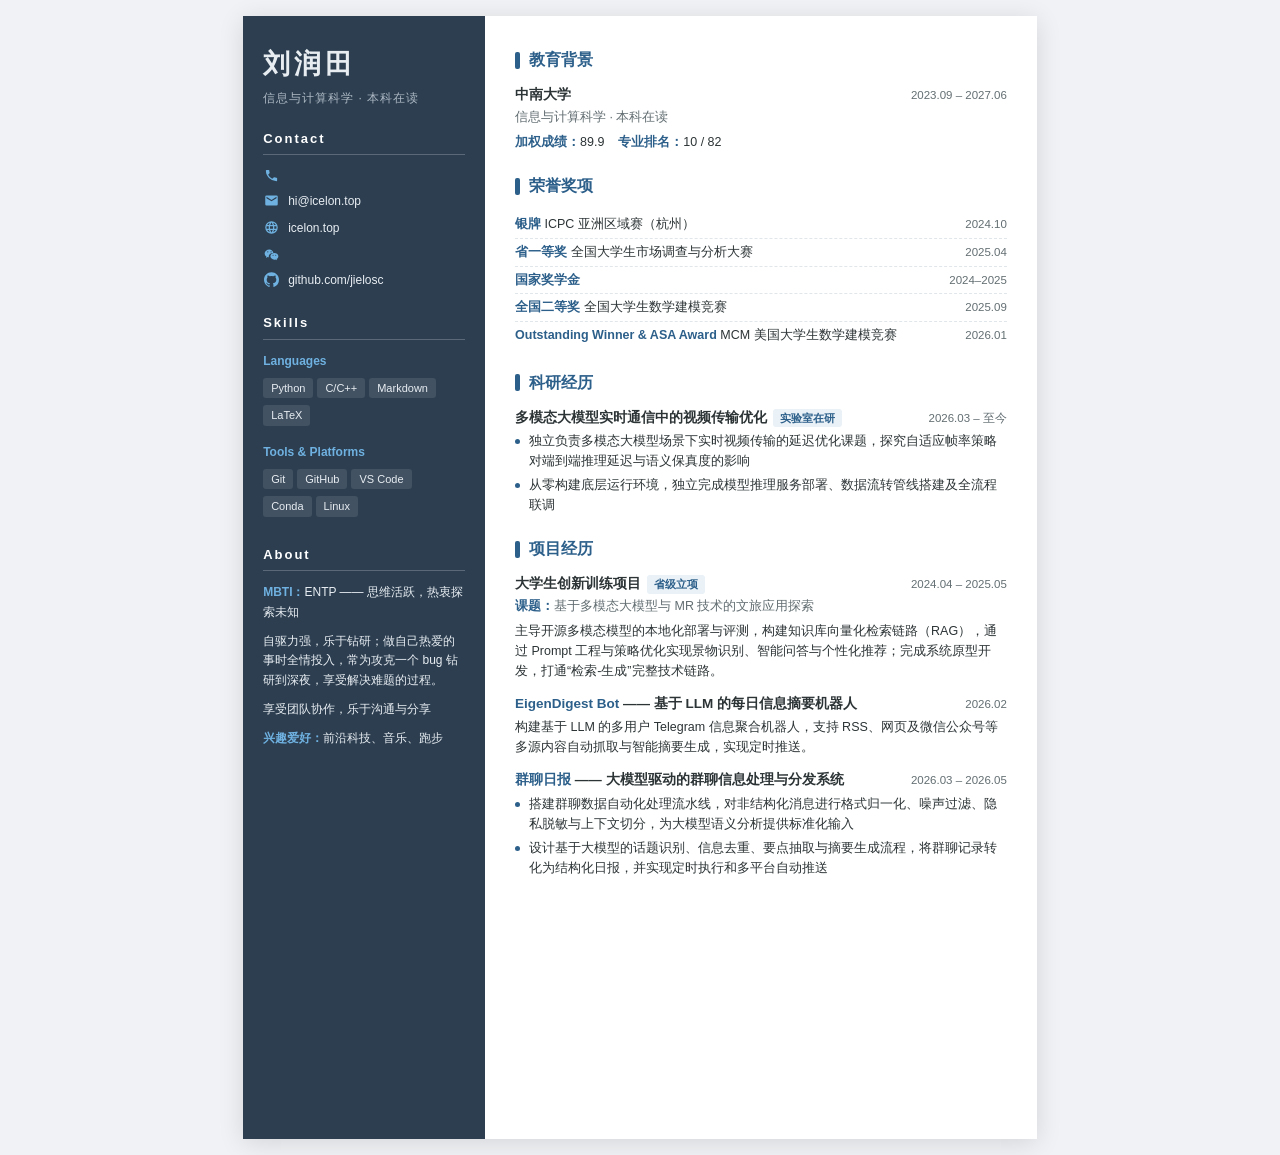
==== resume.html @ ff9c610c "refactor: update contact section with improved icons and layout" ====
<!DOCTYPE html>
<html lang="zh-CN">
<head>
<meta charset="UTF-8">
<meta name="viewport" content="width=device-width, initial-scale=1.0">
<title>刘润田</title>
<link rel="stylesheet" href="style.css">
</head>
<body>
<div class="page">
  <!-- ===== LEFT SIDEBAR ===== -->
  <aside class="sidebar">
    <div class="name">刘润田</div>
    <div class="title">信息与计算科学 · 本科在读</div>

    <div class="side-section">
      <h2>Contact</h2>
      <div class="contact-item">
        <span class="ico"><svg viewBox="0 0 24 24" fill="currentColor"><path d="M6.62 10.79a15.53 15.53 0 0 0 6.59 6.59l2.2-2.2a1 1 0 0 1 1.02-.24 11.36 11.36 0 0 0 3.57.57 1 1 0 0 1 1 1V20a1 1 0 0 1-1 1A17 17 0 0 1 3 4a1 1 0 0 1 1-1h3.5a1 1 0 0 1 1 1 11.36 11.36 0 0 0 .57 3.57 1 1 0 0 1-.25 1.02l-2.2 2.2z"/></svg></span>
        <span></span>
      </div>
      <div class="contact-item">
        <span class="ico"><svg viewBox="0 0 24 24" fill="currentColor"><path d="M20 4H4a2 2 0 0 0-2 2v12a2 2 0 0 0 2 2h16a2 2 0 0 0 2-2V6a2 2 0 0 0-2-2zm0 4.24-8 5-8-5V6l8 5 8-5v2.24z"/></svg></span>
        <a href="mailto:hi@icelon.top">hi@icelon.top</a>
      </div>
      <div class="contact-item">
        <span class="ico"><svg viewBox="0 0 24 24" fill="currentColor"><path d="M12 2a10 10 0 1 0 0 20 10 10 0 0 0 0-20zm6.93 6h-2.95a15.65 15.65 0 0 0-1.38-3.56A8.03 8.03 0 0 1 18.93 8zM12 4.04c.83 1.2 1.48 2.53 1.91 3.96h-3.82c.43-1.43 1.08-2.76 1.91-3.96zM4.26 14a7.82 7.82 0 0 1 0-4h3.38a16.5 16.5 0 0 0 0 4H4.26zm.81 2h2.95c.32 1.25.78 2.45 1.38 3.56A7.99 7.99 0 0 1 5.07 16zm2.95-8H5.07a7.99 7.99 0 0 1 4.33-3.56A15.65 15.65 0 0 0 8.02 8zM12 19.96c-.83-1.2-1.48-2.53-1.91-3.96h3.82A13.7 13.7 0 0 1 12 19.96zM14.34 14H9.66a14.92 14.92 0 0 1 0-4h4.68a14.92 14.92 0 0 1 0 4zm.25 5.56c.6-1.11 1.06-2.31 1.38-3.56h2.95a7.99 7.99 0 0 1-4.33 3.56zM16.36 14a16.5 16.5 0 0 0 0-4h3.38a7.82 7.82 0 0 1 0 4h-3.38z"/></svg></span>
        <a href="https://icelon.top">icelon.top</a>
      </div>
      <div class="contact-item">
        <span class="ico"><svg viewBox="0 0 24 24" fill="currentColor"><path d="M8.69 4C4.46 4 1 6.86 1 10.4c0 1.98 1.1 3.74 2.83 4.92L3.1 17.5l2.6-1.32c.66.19 1.36.32 2.09.37-.12-.42-.18-.86-.18-1.31 0-3.13 3.03-5.55 6.66-5.55.24 0 .47.02.7.04C14.3 6.2 11.77 4 8.69 4zM6.1 8.65a.95.95 0 1 1 0-1.9.95.95 0 0 1 0 1.9zm5.18 0a.95.95 0 1 1 0-1.9.95.95 0 0 1 0 1.9z"/><path d="M23 14.93c0-2.96-2.86-5.36-6.39-5.36s-6.39 2.4-6.39 5.36 2.86 5.36 6.39 5.36c.74 0 1.45-.11 2.11-.3l2.18 1.11-.61-1.82C22.13 18.36 23 16.74 23 14.93zm-8.48-.9a.8.8 0 1 1 0-1.6.8.8 0 0 1 0 1.6zm4.27 0a.8.8 0 1 1 0-1.6.8.8 0 0 1 0 1.6z"/></svg></span>
        <span></span>
      </div>
      <div class="contact-item">
        <span class="ico"><svg viewBox="0 0 24 24" fill="currentColor"><path d="M12 .5C5.37.5 0 5.87 0 12.5c0 5.3 3.44 9.8 8.21 11.39.6.11.82-.26.82-.58v-2.03c-3.34.73-4.04-1.61-4.04-1.61-.55-1.39-1.34-1.76-1.34-1.76-1.09-.75.08-.73.08-.73 1.2.08 1.84 1.24 1.84 1.24 1.07 1.83 2.81 1.3 3.5.99.11-.78.42-1.3.76-1.6-2.67-.3-5.47-1.34-5.47-5.96 0-1.32.47-2.39 1.24-3.23-.12-.31-.54-1.53.12-3.18 0 0 1.01-.32 3.3 1.23a11.5 11.5 0 0 1 6 0c2.29-1.55 3.3-1.23 3.3-1.23.66 1.65.24 2.87.12 3.18.77.84 1.24 1.91 1.24 3.23 0 4.63-2.81 5.65-5.49 5.95.43.37.81 1.1.81 2.22v3.29c0 .32.22.7.83.58A12 12 0 0 0 24 12.5C24 5.87 18.63.5 12 .5z"/></svg></span>
        <a href="https://github.com/jielosc">github.com/jielosc</a>
      </div>
    </div>

    <div class="side-section">
      <h2>Skills</h2>
      <div class="skill-group">
        <div class="label">Languages</div>
        <span class="tag">Python</span><span class="tag">C/C++</span><span class="tag">Markdown</span><span class="tag">LaTeX</span>
      </div>
      <div class="skill-group">
        <div class="label">Tools &amp; Platforms</div>
        <span class="tag">Git</span><span class="tag">GitHub</span><span class="tag">VS Code</span><span class="tag">Conda</span><span class="tag">Linux</span>
      </div>
    </div>

    <div class="side-section">
      <h2>About</h2>
      <div class="about-line"><span class="k">MBTI：</span>ENTP —— 思维活跃，热衷探索未知</div>
      <div class="about-line">自驱力强，乐于钻研；做自己热爱的事时全情投入，常为攻克一个 bug 钻研到深夜，享受解决难题的过程。</div>
      <div class="about-line">享受团队协作，乐于沟通与分享</div>
      <div class="about-line"><span class="k">兴趣爱好：</span>前沿科技、音乐、跑步</div>
    </div>
  </aside>

  <!-- ===== RIGHT MAIN ===== -->
  <main class="main">
    <section>
      <h2>教育背景</h2>
      <div class="entry">
        <div class="entry-head">
          <span class="entry-title">中南大学</span>
          <span class="entry-date">2023.09 &ndash; 2027.06</span>
        </div>
        <div class="entry-sub">信息与计算科学 · 本科在读</div>
        <p><span style="color:var(--accent);font-weight:600;">加权成绩：</span>89.9 &nbsp;&nbsp; <span style="color:var(--accent);font-weight:600;">专业排名：</span>10 / 82</p>
      </div>
    </section>

    <section>
      <h2>荣誉奖项</h2>
      <div class="honor-row"><span><span class="award">银牌</span> <span class="desc">ICPC 亚洲区域赛（杭州）</span></span><span class="hdate">2024.10</span></div>
      <div class="honor-row"><span><span class="award">省一等奖</span> <span class="desc">全国大学生市场调查与分析大赛</span></span><span class="hdate">2025.04</span></div>
      <div class="honor-row"><span><span class="award">国家奖学金</span></span><span class="hdate">2024&ndash;2025</span></div>
      <div class="honor-row"><span><span class="award">全国二等奖</span> <span class="desc">全国大学生数学建模竞赛</span></span><span class="hdate">2025.09</span></div>
      <div class="honor-row"><span><span class="award">Outstanding Winner &amp; ASA Award</span> <span class="desc">MCM 美国大学生数学建模竞赛</span></span><span class="hdate">2026.01</span></div>
    </section>

    <section>
      <h2>科研经历</h2>
      <div class="entry">
        <div class="entry-head">
          <span class="entry-title">多模态大模型实时通信中的视频传输优化<span class="tag-light">实验室在研</span></span>
          <span class="entry-date">2026.03 &ndash; 至今</span>
        </div>
        <ul>
          <li>独立负责多模态大模型场景下实时视频传输的延迟优化课题，探究自适应帧率策略对端到端推理延迟与语义保真度的影响</li>
          <li>从零构建底层运行环境，独立完成模型推理服务部署、数据流转管线搭建及全流程联调</li>
        </ul>
      </div>
    </section>

    <section>
      <h2>项目经历</h2>
      <div class="entry">
        <div class="entry-head">
          <span class="entry-title">大学生创新训练项目<span class="tag-light">省级立项</span></span>
          <span class="entry-date">2024.04 &ndash; 2025.05</span>
        </div>
        <div class="entry-sub"><span class="hl">课题：</span>基于多模态大模型与 MR 技术的文旅应用探索</div>
        <p>主导开源多模态模型的本地化部署与评测，构建知识库向量化检索链路（RAG），通过 Prompt 工程与策略优化实现景物识别、智能问答与个性化推荐；完成系统原型开发，打通“检索-生成”完整技术链路。</p>
      </div>

      <div class="entry">
        <div class="entry-head">
          <span class="entry-title"><a href="https://github.com/jielosc/EigenDigest_bot">EigenDigest Bot</a> —— 基于 LLM 的每日信息摘要机器人</span>
          <span class="entry-date">2026.02</span>
        </div>
        <p>构建基于 LLM 的多用户 Telegram 信息聚合机器人，支持 RSS、网页及微信公众号等多源内容自动抓取与智能摘要生成，实现定时推送。</p>
      </div>

      <div class="entry">
        <div class="entry-head">
          <span class="entry-title"><a href="https://github.com/jielosc/csbaoyan-chat-daily">群聊日报</a> —— 大模型驱动的群聊信息处理与分发系统</span>
          <span class="entry-date">2026.03 &ndash; 2026.05</span>
        </div>
        <ul>
          <li>搭建群聊数据自动化处理流水线，对非结构化消息进行格式归一化、噪声过滤、隐私脱敏与上下文切分，为大模型语义分析提供标准化输入</li>
          <li>设计基于大模型的话题识别、信息去重、要点抽取与摘要生成流程，将群聊记录转化为结构化日报，并实现定时执行和多平台自动推送</li>
        </ul>
      </div>
    </section>
  </main>
</div>
</body>
</html>
---- style.css ----
* { margin: 0; padding: 0; box-sizing: border-box; }

:root {
  --accent: #2c5f8a;
  --accent-light: #eaf1f7;
  --sidebar-bg: #2c3e50;
  --sidebar-text: #e8edf2;
  --sidebar-muted: #aeb9c4;
  --text: #2d3436;
  --text-light: #636e72;
  --line: #e1e6ea;
}

html, body {
  font-family: "PingFang SC", "Microsoft YaHei", "Hiragino Sans GB", -apple-system, sans-serif;
  color: var(--text);
  background: #f0f2f5;
  line-height: 1.5;
  -webkit-print-color-adjust: exact;
  print-color-adjust: exact;
}

.page {
  width: 210mm;
  min-height: 297mm;
  margin: 16px auto;
  background: #fff;
  display: grid;
  grid-template-columns: 64mm 1fr;
  box-shadow: 0 4px 24px rgba(0,0,0,0.12);
  overflow: hidden;
}

/* ---------- LEFT SIDEBAR ---------- */
.sidebar {
  background: var(--sidebar-bg);
  color: var(--sidebar-text);
  padding: 28px 20px;
}

.sidebar .name {
  font-size: 27px;
  font-weight: 700;
  letter-spacing: 4px;
  margin-bottom: 4px;
}

.sidebar .title {
  font-size: 12px;
  color: var(--sidebar-muted);
  letter-spacing: 1px;
  margin-bottom: 22px;
}

.side-section { margin-bottom: 24px; }

.side-section h2 {
  font-size: 13px;
  font-weight: 600;
  letter-spacing: 2px;
  color: #fff;
  padding-bottom: 6px;
  margin-bottom: 12px;
  border-bottom: 1px solid rgba(255,255,255,0.22);
}

.contact-item {
  display: flex;
  align-items: flex-start;
  font-size: 12px;
  margin-bottom: 9px;
  color: var(--sidebar-text);
  word-break: break-all;
}
.contact-item .ico {
  width: 16px;
  height: 16px;
  flex-shrink: 0;
  margin-right: 9px;
  color: #6fb1e0;
  display: inline-flex;
  align-items: center;
  justify-content: center;
}
.contact-item .ico svg {
  width: 15px;
  height: 15px;
  display: block;
}
.contact-item a { color: var(--sidebar-text); text-decoration: none; }
.contact-item a:hover { color: #6fb1e0; }

.skill-group { margin-bottom: 13px; }
.skill-group .label {
  font-size: 12px;
  font-weight: 600;
  color: #6fb1e0;
  margin-bottom: 5px;
}
.tag {
  display: inline-block;
  font-size: 11px;
  background: rgba(255,255,255,0.1);
  color: var(--sidebar-text);
  padding: 2px 8px;
  border-radius: 3px;
  margin: 0 4px 4px 0;
}

.about-line {
  font-size: 12px;
  color: var(--sidebar-text);
  margin-bottom: 9px;
  line-height: 1.65;
}
.about-line .k { color: #6fb1e0; font-weight: 600; }

/* ---------- RIGHT MAIN ---------- */
.main {
  padding: 32px 30px;
}

.main section { margin-bottom: 22px; }

.main h2 {
  font-size: 16px;
  font-weight: 700;
  color: var(--accent);
  display: flex;
  align-items: center;
  margin-bottom: 13px;
}
.main h2::before {
  content: "";
  display: inline-block;
  width: 5px;
  height: 17px;
  background: var(--accent);
  border-radius: 2px;
  margin-right: 9px;
}

.entry { margin-bottom: 13px; }
.entry:last-child { margin-bottom: 0; }

.entry-head {
  display: flex;
  justify-content: space-between;
  align-items: baseline;
  margin-bottom: 3px;
}
.entry-title {
  font-size: 13.5px;
  font-weight: 600;
  color: var(--text);
}
.entry-title a { color: var(--accent); text-decoration: none; }
.entry-date {
  font-size: 11.5px;
  color: var(--text-light);
  white-space: nowrap;
  margin-left: 12px;
}
.entry-sub {
  font-size: 12.5px;
  color: var(--text-light);
  margin-bottom: 5px;
}
.entry-sub .hl { color: var(--accent); font-weight: 600; }

.entry p {
  font-size: 12.5px;
  color: var(--text);
  line-height: 1.6;
}

.entry ul { list-style: none; }
.entry ul li {
  position: relative;
  font-size: 12.5px;
  color: var(--text);
  padding-left: 14px;
  margin-bottom: 4px;
  line-height: 1.6;
}
.entry ul li::before {
  content: "";
  position: absolute;
  left: 0;
  top: 8px;
  width: 5px;
  height: 5px;
  background: var(--accent);
  border-radius: 50%;
}

/* honors as compact rows */
.honor-row {
  display: flex;
  justify-content: space-between;
  align-items: baseline;
  font-size: 12.5px;
  padding: 4px 0;
  border-bottom: 1px dashed var(--line);
}
.honor-row:last-child { border-bottom: none; }
.honor-row .award { font-weight: 600; color: var(--accent); }
.honor-row .desc { color: var(--text); }
.honor-row .hdate { color: var(--text-light); font-size: 11.5px; white-space: nowrap; margin-left: 12px; }

.tag-light {
  display: inline-block;
  font-size: 11px;
  background: var(--accent-light);
  color: var(--accent);
  padding: 1px 7px;
  border-radius: 3px;
  margin-left: 6px;
  vertical-align: middle;
}

@media print {
  body { background: #fff; }
  .page { margin: 0; box-shadow: none; width: 210mm; }
  @page { size: A4; margin: 0; }
}
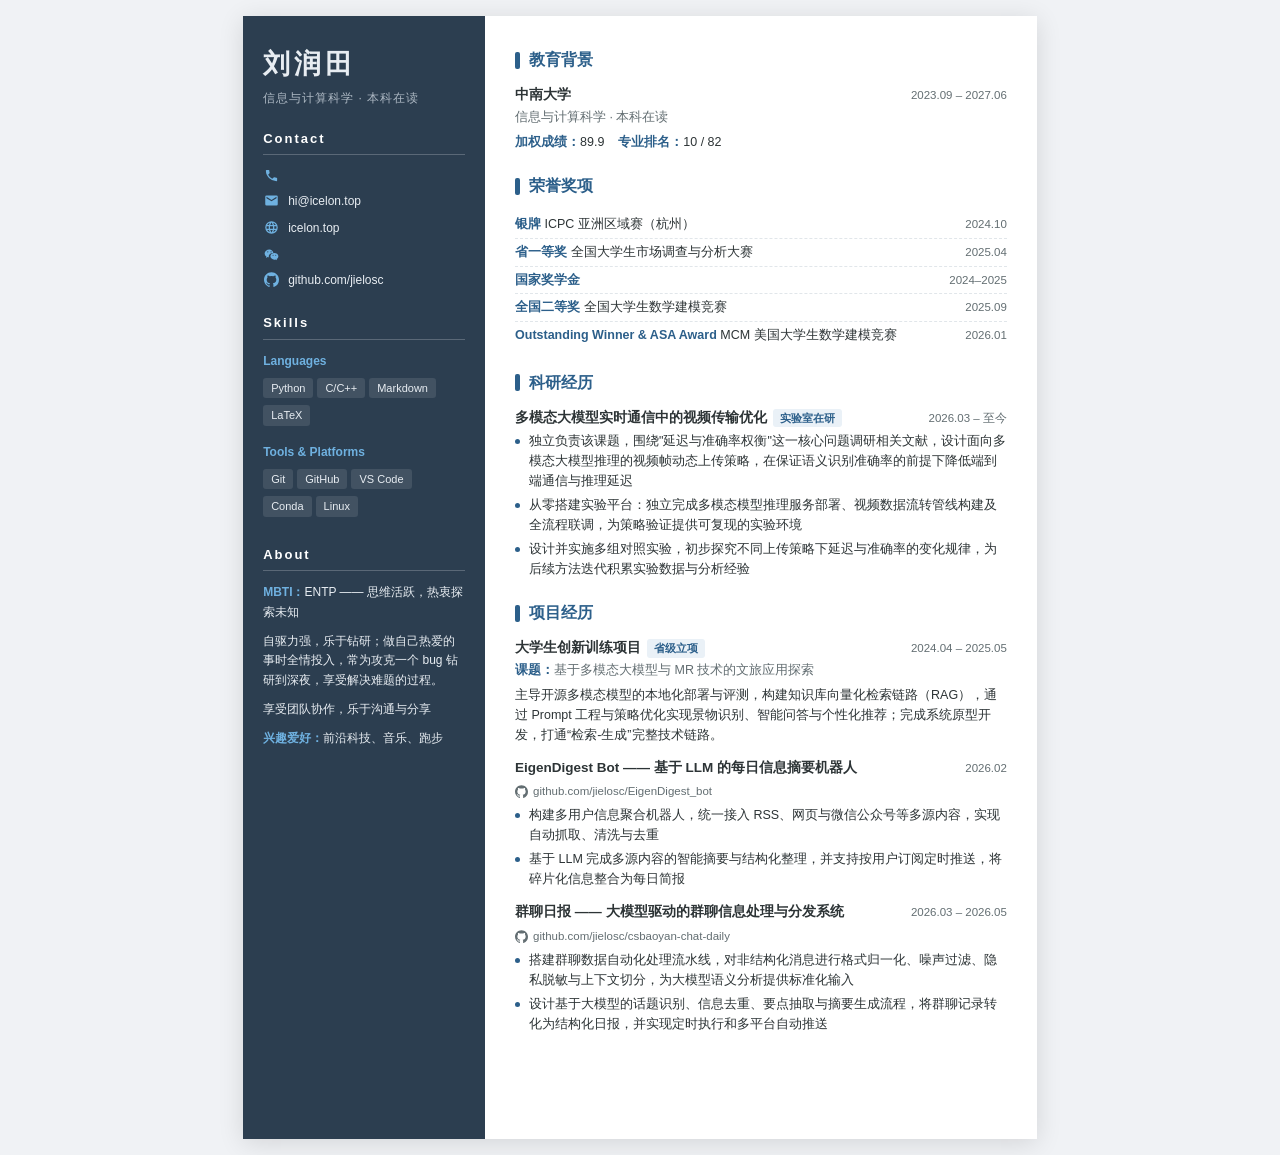
==== commit 42cb1542: "refactor: enhance project entries with detailed descriptions and add repository links" ====
--- a/resume.html
+++ b/resume.html
@@ -89,8 +89,9 @@
           <span class="entry-date">2026.03 &ndash; 至今</span>
         </div>
         <ul>
-          <li>独立负责多模态大模型场景下实时视频传输的延迟优化课题，探究自适应帧率策略对端到端推理延迟与语义保真度的影响</li>
-          <li>从零构建底层运行环境，独立完成模型推理服务部署、数据流转管线搭建及全流程联调</li>
+          <li>独立负责该课题，围绕"延迟与准确率权衡"这一核心问题调研相关文献，设计面向多模态大模型推理的视频帧动态上传策略，在保证语义识别准确率的前提下降低端到端通信与推理延迟</li>
+          <li>从零搭建实验平台：独立完成多模态模型推理服务部署、视频数据流转管线构建及全流程联调，为策略验证提供可复现的实验环境</li>
+          <li>设计并实施多组对照实验，初步探究不同上传策略下延迟与准确率的变化规律，为后续方法迭代积累实验数据与分析经验</li>
         </ul>
       </div>
     </section>
@@ -108,17 +109,22 @@
 
       <div class="entry">
         <div class="entry-head">
-          <span class="entry-title"><a href="https://github.com/jielosc/EigenDigest_bot">EigenDigest Bot</a> —— 基于 LLM 的每日信息摘要机器人</span>
+          <span class="entry-title">EigenDigest Bot —— 基于 LLM 的每日信息摘要机器人</span>
           <span class="entry-date">2026.02</span>
         </div>
-        <p>构建基于 LLM 的多用户 Telegram 信息聚合机器人，支持 RSS、网页及微信公众号等多源内容自动抓取与智能摘要生成，实现定时推送。</p>
+        <a class="repo-link" href="https://github.com/jielosc/EigenDigest_bot"><svg viewBox="0 0 24 24" fill="currentColor"><path d="M12 .5C5.37.5 0 5.87 0 12.5c0 5.3 3.44 9.8 8.21 11.39.6.11.82-.26.82-.58v-2.03c-3.34.73-4.04-1.61-4.04-1.61-.55-1.39-1.34-1.76-1.34-1.76-1.09-.75.08-.73.08-.73 1.2.08 1.84 1.24 1.84 1.24 1.07 1.83 2.81 1.3 3.5.99.11-.78.42-1.3.76-1.6-2.67-.3-5.47-1.34-5.47-5.96 0-1.32.47-2.39 1.24-3.23-.12-.31-.54-1.53.12-3.18 0 0 1.01-.32 3.3 1.23a11.5 11.5 0 0 1 6 0c2.29-1.55 3.3-1.23 3.3-1.23.66 1.65.24 2.87.12 3.18.77.84 1.24 1.91 1.24 3.23 0 4.63-2.81 5.65-5.49 5.95.43.37.81 1.1.81 2.22v3.29c0 .32.22.7.83.58A12 12 0 0 0 24 12.5C24 5.87 18.63.5 12 .5z"/></svg>github.com/jielosc/EigenDigest_bot</a>
+        <ul>
+          <li>构建多用户信息聚合机器人，统一接入 RSS、网页与微信公众号等多源内容，实现自动抓取、清洗与去重</li>
+          <li>基于 LLM 完成多源内容的智能摘要与结构化整理，并支持按用户订阅定时推送，将碎片化信息整合为每日简报</li>
+        </ul>
       </div>
 
       <div class="entry">
         <div class="entry-head">
-          <span class="entry-title"><a href="https://github.com/jielosc/csbaoyan-chat-daily">群聊日报</a> —— 大模型驱动的群聊信息处理与分发系统</span>
+          <span class="entry-title">群聊日报 —— 大模型驱动的群聊信息处理与分发系统</span>
           <span class="entry-date">2026.03 &ndash; 2026.05</span>
         </div>
+        <a class="repo-link" href="https://github.com/jielosc/csbaoyan-chat-daily"><svg viewBox="0 0 24 24" fill="currentColor"><path d="M12 .5C5.37.5 0 5.87 0 12.5c0 5.3 3.44 9.8 8.21 11.39.6.11.82-.26.82-.58v-2.03c-3.34.73-4.04-1.61-4.04-1.61-.55-1.39-1.34-1.76-1.34-1.76-1.09-.75.08-.73.08-.73 1.2.08 1.84 1.24 1.84 1.24 1.07 1.83 2.81 1.3 3.5.99.11-.78.42-1.3.76-1.6-2.67-.3-5.47-1.34-5.47-5.96 0-1.32.47-2.39 1.24-3.23-.12-.31-.54-1.53.12-3.18 0 0 1.01-.32 3.3 1.23a11.5 11.5 0 0 1 6 0c2.29-1.55 3.3-1.23 3.3-1.23.66 1.65.24 2.87.12 3.18.77.84 1.24 1.91 1.24 3.23 0 4.63-2.81 5.65-5.49 5.95.43.37.81 1.1.81 2.22v3.29c0 .32.22.7.83.58A12 12 0 0 0 24 12.5C24 5.87 18.63.5 12 .5z"/></svg>github.com/jielosc/csbaoyan-chat-daily</a>
         <ul>
           <li>搭建群聊数据自动化处理流水线，对非结构化消息进行格式归一化、噪声过滤、隐私脱敏与上下文切分，为大模型语义分析提供标准化输入</li>
           <li>设计基于大模型的话题识别、信息去重、要点抽取与摘要生成流程，将群聊记录转化为结构化日报，并实现定时执行和多平台自动推送</li>
--- a/style.css
+++ b/style.css
@@ -168,6 +168,22 @@
 }
 .entry-sub .hl { color: var(--accent); font-weight: 600; }
 
+.repo-link {
+  display: inline-flex;
+  align-items: center;
+  font-size: 11.5px;
+  color: var(--text-light);
+  text-decoration: none;
+  margin-bottom: 5px;
+}
+.repo-link svg {
+  width: 13px;
+  height: 13px;
+  margin-right: 5px;
+  flex-shrink: 0;
+}
+.repo-link:hover { color: var(--accent); }
+
 .entry p {
   font-size: 12.5px;
   color: var(--text);
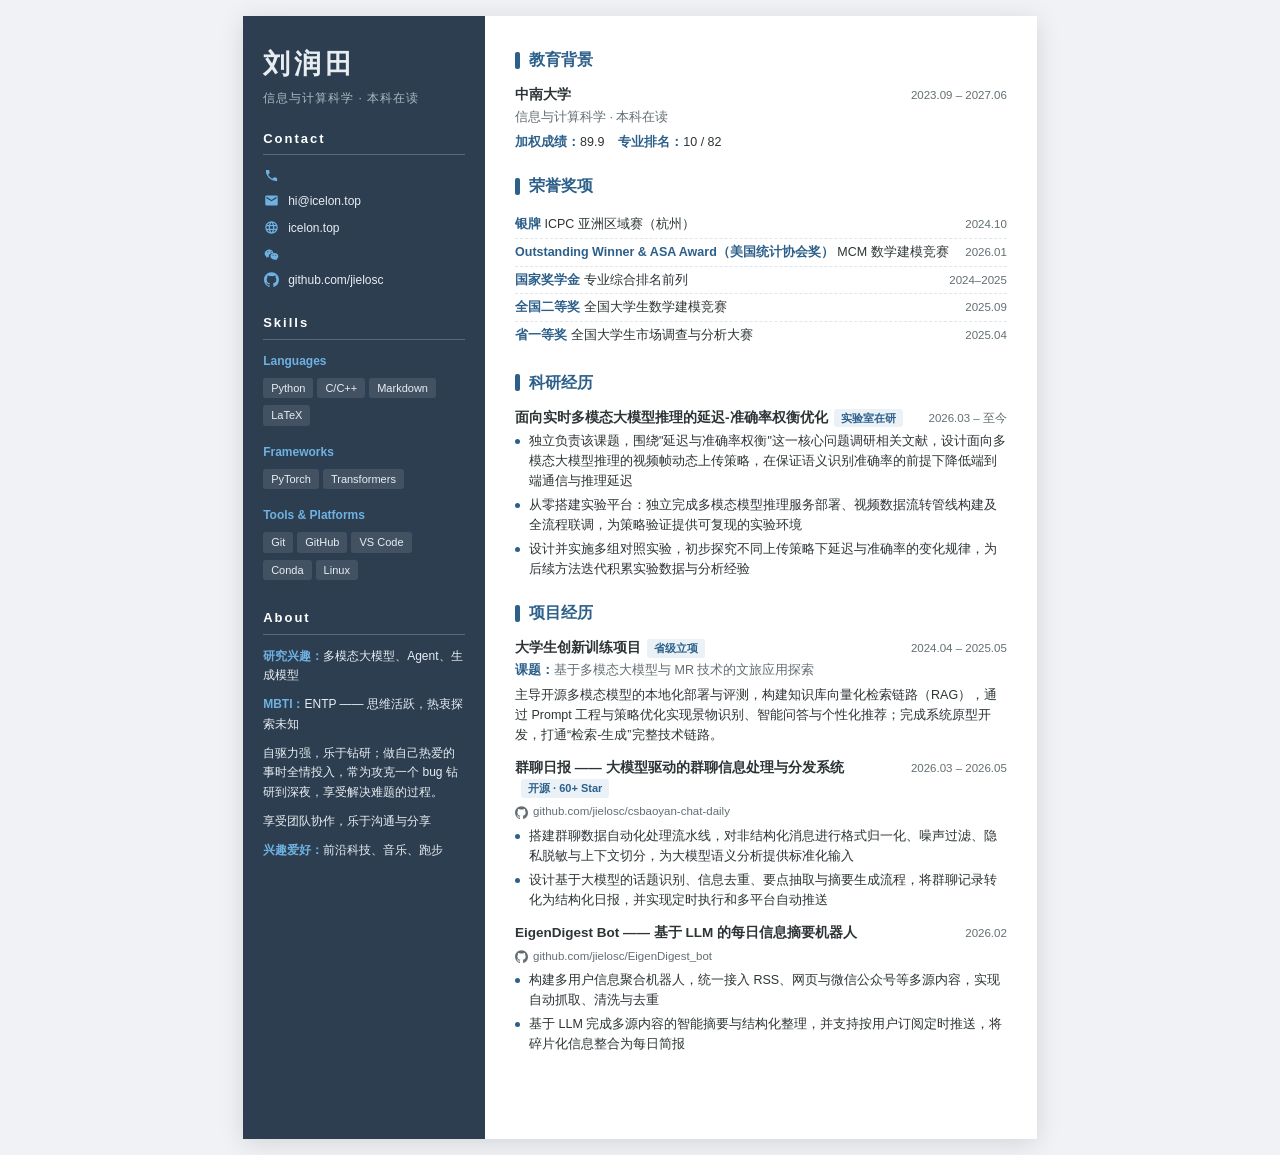
==== commit 6485c08d: "refactor: update skills and honors sections with new entries and improved descriptions" ====
--- a/resume.html
+++ b/resume.html
@@ -44,6 +44,10 @@
         <span class="tag">Python</span><span class="tag">C/C++</span><span class="tag">Markdown</span><span class="tag">LaTeX</span>
       </div>
       <div class="skill-group">
+        <div class="label">Frameworks</div>
+        <span class="tag">PyTorch</span><span class="tag">Transformers</span>
+      </div>
+      <div class="skill-group">
         <div class="label">Tools &amp; Platforms</div>
         <span class="tag">Git</span><span class="tag">GitHub</span><span class="tag">VS Code</span><span class="tag">Conda</span><span class="tag">Linux</span>
       </div>
@@ -51,6 +55,7 @@
 
     <div class="side-section">
       <h2>About</h2>
+      <div class="about-line"><span class="k">研究兴趣：</span>多模态大模型、Agent、生成模型</div>
       <div class="about-line"><span class="k">MBTI：</span>ENTP —— 思维活跃，热衷探索未知</div>
       <div class="about-line">自驱力强，乐于钻研；做自己热爱的事时全情投入，常为攻克一个 bug 钻研到深夜，享受解决难题的过程。</div>
       <div class="about-line">享受团队协作，乐于沟通与分享</div>
@@ -75,17 +80,17 @@
     <section>
       <h2>荣誉奖项</h2>
       <div class="honor-row"><span><span class="award">银牌</span> <span class="desc">ICPC 亚洲区域赛（杭州）</span></span><span class="hdate">2024.10</span></div>
+      <div class="honor-row"><span><span class="award">Outstanding Winner &amp; ASA Award（美国统计协会奖）</span> <span class="desc">MCM 数学建模竞赛</span></span><span class="hdate">2026.01</span></div>
+      <div class="honor-row"><span><span class="award">国家奖学金</span> <span class="desc">专业综合排名前列</span></span><span class="hdate">2024&ndash;2025</span></div>
+      <div class="honor-row"><span><span class="award">全国二等奖</span> <span class="desc">全国大学生数学建模竞赛</span></span><span class="hdate">2025.09</span></div>
       <div class="honor-row"><span><span class="award">省一等奖</span> <span class="desc">全国大学生市场调查与分析大赛</span></span><span class="hdate">2025.04</span></div>
-      <div class="honor-row"><span><span class="award">国家奖学金</span></span><span class="hdate">2024&ndash;2025</span></div>
-      <div class="honor-row"><span><span class="award">全国二等奖</span> <span class="desc">全国大学生数学建模竞赛</span></span><span class="hdate">2025.09</span></div>
-      <div class="honor-row"><span><span class="award">Outstanding Winner &amp; ASA Award</span> <span class="desc">MCM 美国大学生数学建模竞赛</span></span><span class="hdate">2026.01</span></div>
     </section>
 
     <section>
       <h2>科研经历</h2>
       <div class="entry">
         <div class="entry-head">
-          <span class="entry-title">多模态大模型实时通信中的视频传输优化<span class="tag-light">实验室在研</span></span>
+          <span class="entry-title">面向实时多模态大模型推理的延迟-准确率权衡优化<span class="tag-light">实验室在研</span></span>
           <span class="entry-date">2026.03 &ndash; 至今</span>
         </div>
         <ul>
@@ -109,6 +114,18 @@
 
       <div class="entry">
         <div class="entry-head">
+          <span class="entry-title">群聊日报 —— 大模型驱动的群聊信息处理与分发系统<span class="tag-light">开源 · 60+ Star</span></span>
+          <span class="entry-date">2026.03 &ndash; 2026.05</span>
+        </div>
+        <a class="repo-link" href="https://github.com/jielosc/csbaoyan-chat-daily"><svg viewBox="0 0 24 24" fill="currentColor"><path d="M12 .5C5.37.5 0 5.87 0 12.5c0 5.3 3.44 9.8 8.21 11.39.6.11.82-.26.82-.58v-2.03c-3.34.73-4.04-1.61-4.04-1.61-.55-1.39-1.34-1.76-1.34-1.76-1.09-.75.08-.73.08-.73 1.2.08 1.84 1.24 1.84 1.24 1.07 1.83 2.81 1.3 3.5.99.11-.78.42-1.3.76-1.6-2.67-.3-5.47-1.34-5.47-5.96 0-1.32.47-2.39 1.24-3.23-.12-.31-.54-1.53.12-3.18 0 0 1.01-.32 3.3 1.23a11.5 11.5 0 0 1 6 0c2.29-1.55 3.3-1.23 3.3-1.23.66 1.65.24 2.87.12 3.18.77.84 1.24 1.91 1.24 3.23 0 4.63-2.81 5.65-5.49 5.95.43.37.81 1.1.81 2.22v3.29c0 .32.22.7.83.58A12 12 0 0 0 24 12.5C24 5.87 18.63.5 12 .5z"/></svg>github.com/jielosc/csbaoyan-chat-daily</a>
+        <ul>
+          <li>搭建群聊数据自动化处理流水线，对非结构化消息进行格式归一化、噪声过滤、隐私脱敏与上下文切分，为大模型语义分析提供标准化输入</li>
+          <li>设计基于大模型的话题识别、信息去重、要点抽取与摘要生成流程，将群聊记录转化为结构化日报，并实现定时执行和多平台自动推送</li>
+        </ul>
+      </div>
+
+      <div class="entry">
+        <div class="entry-head">
           <span class="entry-title">EigenDigest Bot —— 基于 LLM 的每日信息摘要机器人</span>
           <span class="entry-date">2026.02</span>
         </div>
@@ -118,18 +135,6 @@
           <li>基于 LLM 完成多源内容的智能摘要与结构化整理，并支持按用户订阅定时推送，将碎片化信息整合为每日简报</li>
         </ul>
       </div>
-
-      <div class="entry">
-        <div class="entry-head">
-          <span class="entry-title">群聊日报 —— 大模型驱动的群聊信息处理与分发系统</span>
-          <span class="entry-date">2026.03 &ndash; 2026.05</span>
-        </div>
-        <a class="repo-link" href="https://github.com/jielosc/csbaoyan-chat-daily"><svg viewBox="0 0 24 24" fill="currentColor"><path d="M12 .5C5.37.5 0 5.87 0 12.5c0 5.3 3.44 9.8 8.21 11.39.6.11.82-.26.82-.58v-2.03c-3.34.73-4.04-1.61-4.04-1.61-.55-1.39-1.34-1.76-1.34-1.76-1.09-.75.08-.73.08-.73 1.2.08 1.84 1.24 1.84 1.24 1.07 1.83 2.81 1.3 3.5.99.11-.78.42-1.3.76-1.6-2.67-.3-5.47-1.34-5.47-5.96 0-1.32.47-2.39 1.24-3.23-.12-.31-.54-1.53.12-3.18 0 0 1.01-.32 3.3 1.23a11.5 11.5 0 0 1 6 0c2.29-1.55 3.3-1.23 3.3-1.23.66 1.65.24 2.87.12 3.18.77.84 1.24 1.91 1.24 3.23 0 4.63-2.81 5.65-5.49 5.95.43.37.81 1.1.81 2.22v3.29c0 .32.22.7.83.58A12 12 0 0 0 24 12.5C24 5.87 18.63.5 12 .5z"/></svg>github.com/jielosc/csbaoyan-chat-daily</a>
-        <ul>
-          <li>搭建群聊数据自动化处理流水线，对非结构化消息进行格式归一化、噪声过滤、隐私脱敏与上下文切分，为大模型语义分析提供标准化输入</li>
-          <li>设计基于大模型的话题识别、信息去重、要点抽取与摘要生成流程，将群聊记录转化为结构化日报，并实现定时执行和多平台自动推送</li>
-        </ul>
-      </div>
     </section>
   </main>
 </div>
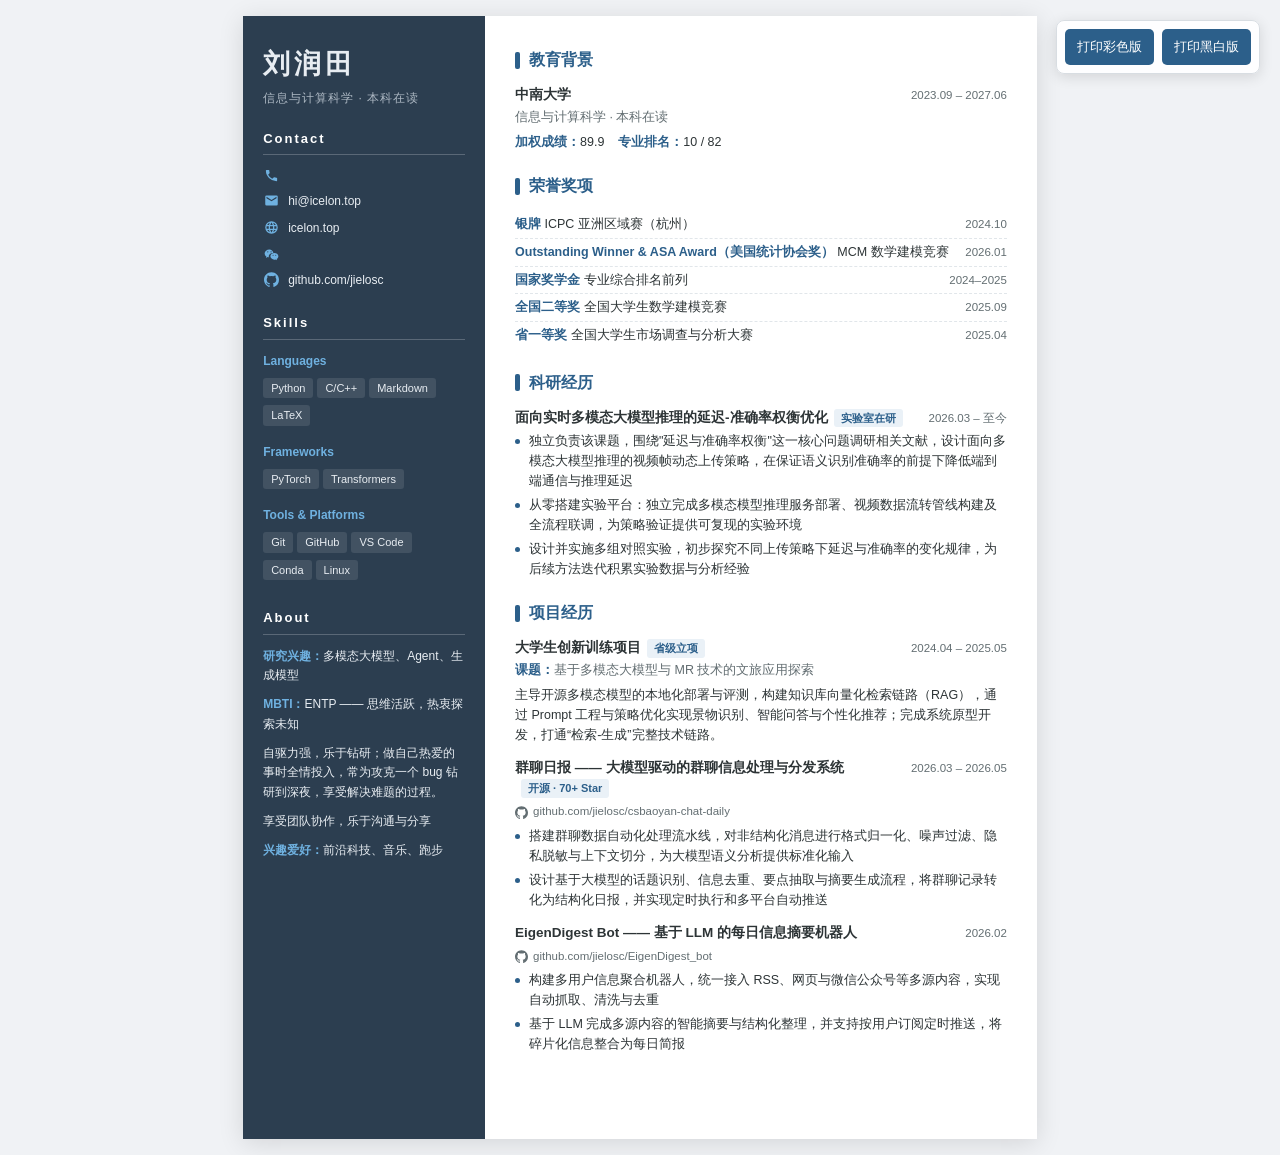
==== commit 94c7e6d1: "refactor: unify color and print resume versions" ====
--- a/resume.html
+++ b/resume.html
@@ -7,6 +7,11 @@
 <link rel="stylesheet" href="style.css">
 </head>
 <body>
+<div class="print-actions" aria-label="打印选项">
+  <button type="button" onclick="printResume('color')">打印彩色版</button>
+  <button type="button" onclick="printResume('bw')">打印黑白版</button>
+</div>
+
 <div class="page">
   <!-- ===== LEFT SIDEBAR ===== -->
   <aside class="sidebar">
@@ -114,7 +119,7 @@
 
       <div class="entry">
         <div class="entry-head">
-          <span class="entry-title">群聊日报 —— 大模型驱动的群聊信息处理与分发系统<span class="tag-light">开源 · 60+ Star</span></span>
+          <span class="entry-title">群聊日报 —— 大模型驱动的群聊信息处理与分发系统<span class="tag-light">开源 · 70+ Star</span></span>
           <span class="entry-date">2026.03 &ndash; 2026.05</span>
         </div>
         <a class="repo-link" href="https://github.com/jielosc/csbaoyan-chat-daily"><svg viewBox="0 0 24 24" fill="currentColor"><path d="M12 .5C5.37.5 0 5.87 0 12.5c0 5.3 3.44 9.8 8.21 11.39.6.11.82-.26.82-.58v-2.03c-3.34.73-4.04-1.61-4.04-1.61-.55-1.39-1.34-1.76-1.34-1.76-1.09-.75.08-.73.08-.73 1.2.08 1.84 1.24 1.84 1.24 1.07 1.83 2.81 1.3 3.5.99.11-.78.42-1.3.76-1.6-2.67-.3-5.47-1.34-5.47-5.96 0-1.32.47-2.39 1.24-3.23-.12-.31-.54-1.53.12-3.18 0 0 1.01-.32 3.3 1.23a11.5 11.5 0 0 1 6 0c2.29-1.55 3.3-1.23 3.3-1.23.66 1.65.24 2.87.12 3.18.77.84 1.24 1.91 1.24 3.23 0 4.63-2.81 5.65-5.49 5.95.43.37.81 1.1.81 2.22v3.29c0 .32.22.7.83.58A12 12 0 0 0 24 12.5C24 5.87 18.63.5 12 .5z"/></svg>github.com/jielosc/csbaoyan-chat-daily</a>
@@ -138,5 +143,15 @@
     </section>
   </main>
 </div>
+<script>
+  function printResume(mode) {
+    document.body.classList.toggle("print-bw", mode === "bw");
+    window.print();
+  }
+
+  window.addEventListener("afterprint", function () {
+    document.body.classList.remove("print-bw");
+  });
+</script>
 </body>
 </html>
--- a/style.css
+++ b/style.css
@@ -20,6 +20,31 @@
   print-color-adjust: exact;
 }
 
+.print-actions {
+  position: fixed;
+  top: 20px;
+  right: 20px;
+  z-index: 10;
+  display: flex;
+  gap: 8px;
+  padding: 8px;
+  background: rgba(255,255,255,0.92);
+  border: 1px solid #d8dde2;
+  border-radius: 8px;
+  box-shadow: 0 3px 14px rgba(0,0,0,0.12);
+}
+.print-actions button {
+  border: 0;
+  border-radius: 5px;
+  padding: 8px 12px;
+  color: #fff;
+  background: var(--accent);
+  font: inherit;
+  font-size: 13px;
+  cursor: pointer;
+}
+.print-actions button:hover { filter: brightness(1.1); }
+
 .page {
   width: 210mm;
   min-height: 297mm;
@@ -236,7 +261,27 @@
 }
 
 @media print {
+  body.print-bw {
+    --accent: #111;
+    --accent-light: #f2f2f2;
+    --sidebar-bg: #f7f7f7;
+    --sidebar-text: #111;
+    --sidebar-muted: #555;
+    --text: #111;
+    --text-light: #444;
+    --line: #c8c8c8;
+  }
+
   body { background: #fff; }
+  .print-actions { display: none; }
   .page { margin: 0; box-shadow: none; width: 210mm; }
+  .print-bw .sidebar { border-right: 1px solid #333; }
+  .print-bw .side-section h2 { color: #000; border-bottom-color: #333; }
+  .print-bw .contact-item .ico,
+  .print-bw .contact-item a:hover,
+  .print-bw .skill-group .label,
+  .print-bw .about-line .k { color: #000; }
+  .print-bw .tag { background: #fff; border: 1px solid #777; }
+  .print-bw .tag-light { border: 1px solid #777; }
   @page { size: A4; margin: 0; }
 }
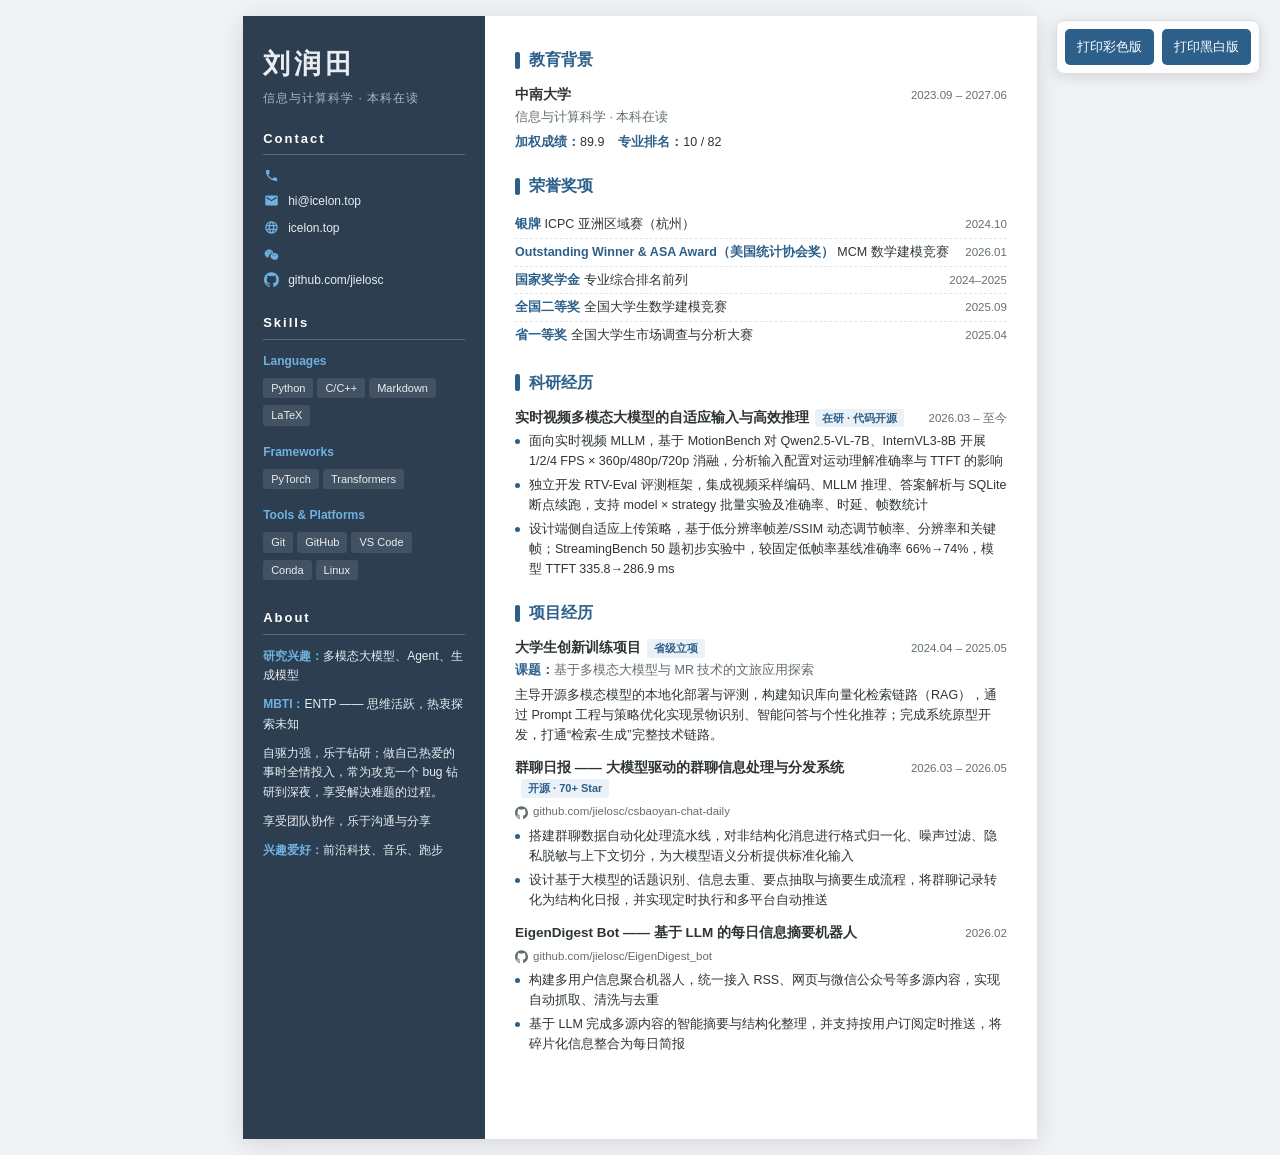
==== commit 9b2e0fb0: "refactor: strengthen multimodal research experience" ====
--- a/resume.html
+++ b/resume.html
@@ -95,13 +95,13 @@
       <h2>科研经历</h2>
       <div class="entry">
         <div class="entry-head">
-          <span class="entry-title">面向实时多模态大模型推理的延迟-准确率权衡优化<span class="tag-light">实验室在研</span></span>
+          <span class="entry-title">实时视频多模态大模型的自适应输入与高效推理<a class="tag-light" href="https://github.com/jielosc/rtv-eval">在研 · 代码开源</a></span>
           <span class="entry-date">2026.03 &ndash; 至今</span>
         </div>
         <ul>
-          <li>独立负责该课题，围绕"延迟与准确率权衡"这一核心问题调研相关文献，设计面向多模态大模型推理的视频帧动态上传策略，在保证语义识别准确率的前提下降低端到端通信与推理延迟</li>
-          <li>从零搭建实验平台：独立完成多模态模型推理服务部署、视频数据流转管线构建及全流程联调，为策略验证提供可复现的实验环境</li>
-          <li>设计并实施多组对照实验，初步探究不同上传策略下延迟与准确率的变化规律，为后续方法迭代积累实验数据与分析经验</li>
+          <li>面向实时视频 MLLM，基于 MotionBench 对 Qwen2.5-VL-7B、InternVL3-8B 开展 1/2/4 FPS × 360p/480p/720p 消融，分析输入配置对运动理解准确率与 TTFT 的影响</li>
+          <li>独立开发 RTV-Eval 评测框架，集成视频采样编码、MLLM 推理、答案解析与 SQLite 断点续跑，支持 model × strategy 批量实验及准确率、时延、帧数统计</li>
+          <li>设计端侧自适应上传策略，基于低分辨率帧差/SSIM 动态调节帧率、分辨率和关键帧；StreamingBench 50 题初步实验中，较固定低帧率基线准确率 66%→74%，模型 TTFT 335.8→286.9 ms</li>
         </ul>
       </div>
     </section>
--- a/style.css
+++ b/style.css
@@ -259,6 +259,7 @@
   margin-left: 6px;
   vertical-align: middle;
 }
+a.tag-light { text-decoration: none; }
 
 @media print {
   body.print-bw {
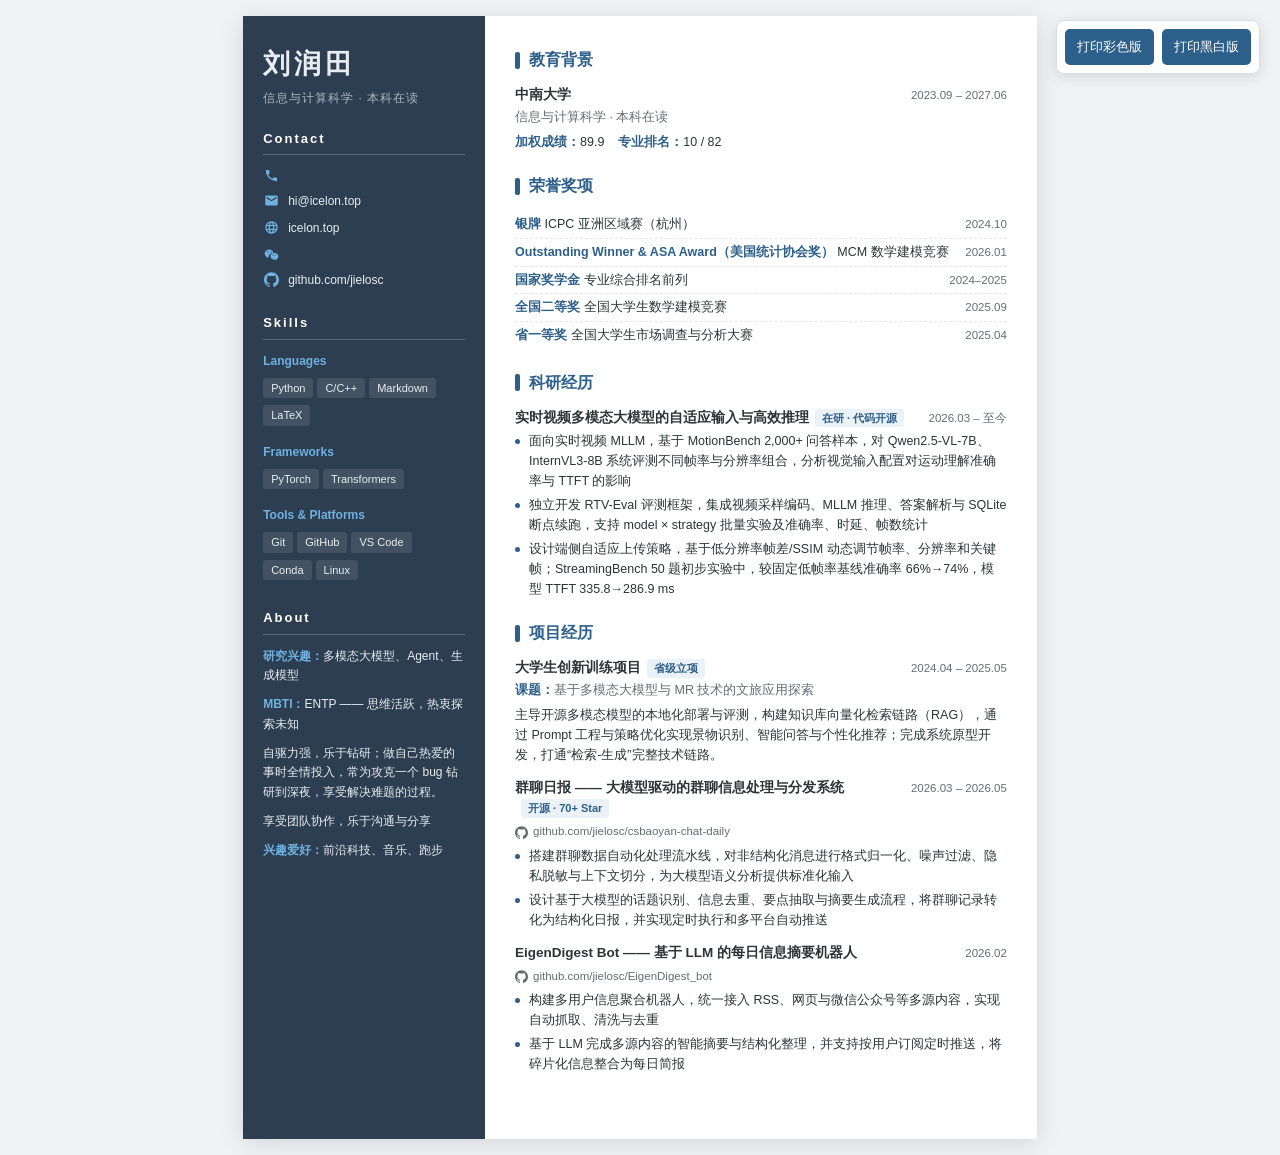
==== commit 559feede: "refine: simplify research experiment details" ====
--- a/resume.html
+++ b/resume.html
@@ -99,7 +99,7 @@
           <span class="entry-date">2026.03 &ndash; 至今</span>
         </div>
         <ul>
-          <li>面向实时视频 MLLM，基于 MotionBench 对 Qwen2.5-VL-7B、InternVL3-8B 开展 1/2/4 FPS × 360p/480p/720p 消融，分析输入配置对运动理解准确率与 TTFT 的影响</li>
+          <li>面向实时视频 MLLM，基于 MotionBench 2,000+ 问答样本，对 Qwen2.5-VL-7B、InternVL3-8B 系统评测不同帧率与分辨率组合，分析视觉输入配置对运动理解准确率与 TTFT 的影响</li>
           <li>独立开发 RTV-Eval 评测框架，集成视频采样编码、MLLM 推理、答案解析与 SQLite 断点续跑，支持 model × strategy 批量实验及准确率、时延、帧数统计</li>
           <li>设计端侧自适应上传策略，基于低分辨率帧差/SSIM 动态调节帧率、分辨率和关键帧；StreamingBench 50 题初步实验中，较固定低帧率基线准确率 66%→74%，模型 TTFT 335.8→286.9 ms</li>
         </ul>
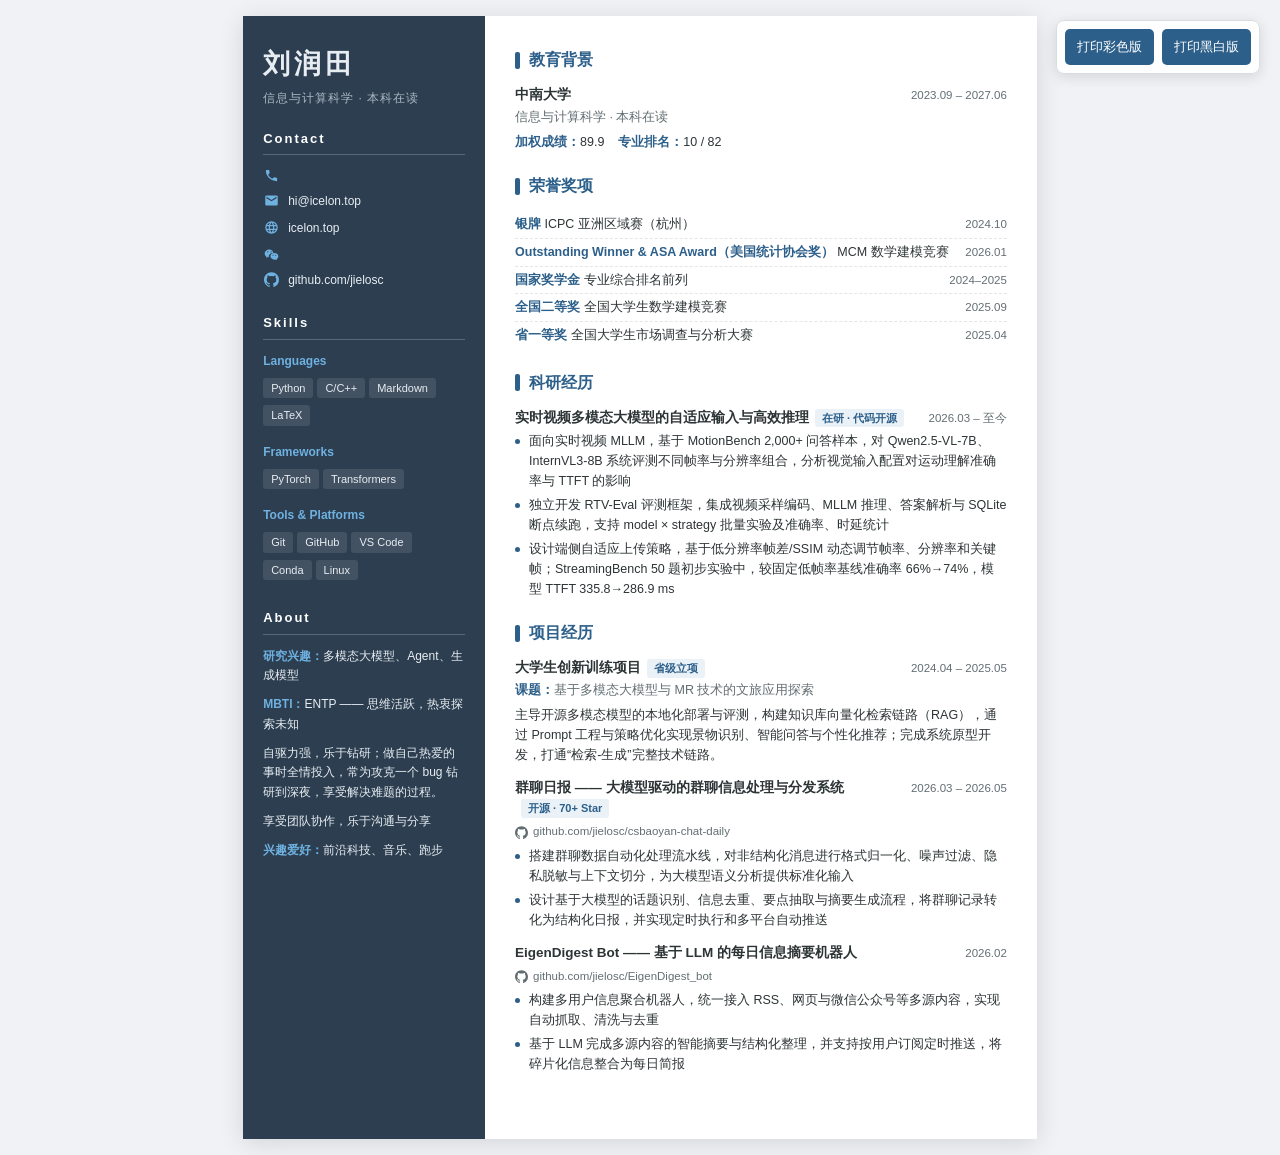
==== commit 6bc20bb8: "refactor: update RTV-Eval framework description for clarity" ====
--- a/resume.html
+++ b/resume.html
@@ -100,7 +100,7 @@
         </div>
         <ul>
           <li>面向实时视频 MLLM，基于 MotionBench 2,000+ 问答样本，对 Qwen2.5-VL-7B、InternVL3-8B 系统评测不同帧率与分辨率组合，分析视觉输入配置对运动理解准确率与 TTFT 的影响</li>
-          <li>独立开发 RTV-Eval 评测框架，集成视频采样编码、MLLM 推理、答案解析与 SQLite 断点续跑，支持 model × strategy 批量实验及准确率、时延、帧数统计</li>
+          <li>独立开发 RTV-Eval 评测框架，集成视频采样编码、MLLM 推理、答案解析与 SQLite 断点续跑，支持 model × strategy 批量实验及准确率、时延统计</li>
           <li>设计端侧自适应上传策略，基于低分辨率帧差/SSIM 动态调节帧率、分辨率和关键帧；StreamingBench 50 题初步实验中，较固定低帧率基线准确率 66%→74%，模型 TTFT 335.8→286.9 ms</li>
         </ul>
       </div>
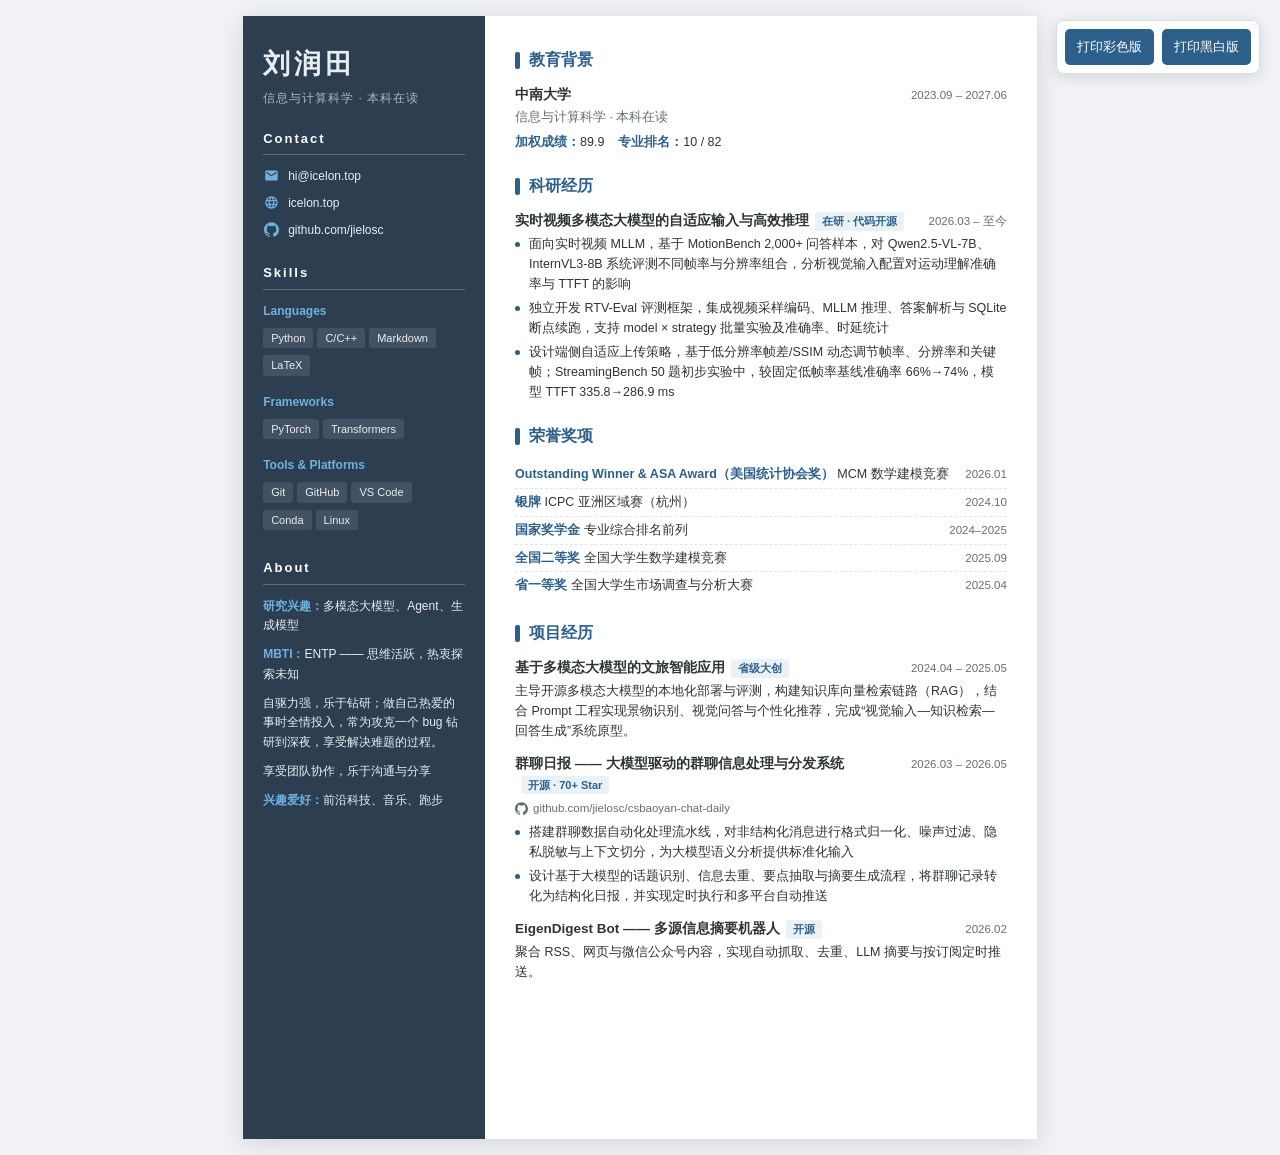
==== commit 674546ec: "refactor: prioritize research and sanitize public contacts" ====
--- a/resume.html
+++ b/resume.html
@@ -21,20 +21,12 @@
     <div class="side-section">
       <h2>Contact</h2>
       <div class="contact-item">
-        <span class="ico"><svg viewBox="0 0 24 24" fill="currentColor"><path d="M6.62 10.79a15.53 15.53 0 0 0 6.59 6.59l2.2-2.2a1 1 0 0 1 1.02-.24 11.36 11.36 0 0 0 3.57.57 1 1 0 0 1 1 1V20a1 1 0 0 1-1 1A17 17 0 0 1 3 4a1 1 0 0 1 1-1h3.5a1 1 0 0 1 1 1 11.36 11.36 0 0 0 .57 3.57 1 1 0 0 1-.25 1.02l-2.2 2.2z"/></svg></span>
-        <span></span>
-      </div>
-      <div class="contact-item">
         <span class="ico"><svg viewBox="0 0 24 24" fill="currentColor"><path d="M20 4H4a2 2 0 0 0-2 2v12a2 2 0 0 0 2 2h16a2 2 0 0 0 2-2V6a2 2 0 0 0-2-2zm0 4.24-8 5-8-5V6l8 5 8-5v2.24z"/></svg></span>
         <a href="mailto:hi@icelon.top">hi@icelon.top</a>
       </div>
       <div class="contact-item">
         <span class="ico"><svg viewBox="0 0 24 24" fill="currentColor"><path d="M12 2a10 10 0 1 0 0 20 10 10 0 0 0 0-20zm6.93 6h-2.95a15.65 15.65 0 0 0-1.38-3.56A8.03 8.03 0 0 1 18.93 8zM12 4.04c.83 1.2 1.48 2.53 1.91 3.96h-3.82c.43-1.43 1.08-2.76 1.91-3.96zM4.26 14a7.82 7.82 0 0 1 0-4h3.38a16.5 16.5 0 0 0 0 4H4.26zm.81 2h2.95c.32 1.25.78 2.45 1.38 3.56A7.99 7.99 0 0 1 5.07 16zm2.95-8H5.07a7.99 7.99 0 0 1 4.33-3.56A15.65 15.65 0 0 0 8.02 8zM12 19.96c-.83-1.2-1.48-2.53-1.91-3.96h3.82A13.7 13.7 0 0 1 12 19.96zM14.34 14H9.66a14.92 14.92 0 0 1 0-4h4.68a14.92 14.92 0 0 1 0 4zm.25 5.56c.6-1.11 1.06-2.31 1.38-3.56h2.95a7.99 7.99 0 0 1-4.33 3.56zM16.36 14a16.5 16.5 0 0 0 0-4h3.38a7.82 7.82 0 0 1 0 4h-3.38z"/></svg></span>
         <a href="https://icelon.top">icelon.top</a>
-      </div>
-      <div class="contact-item">
-        <span class="ico"><svg viewBox="0 0 24 24" fill="currentColor"><path d="M8.69 4C4.46 4 1 6.86 1 10.4c0 1.98 1.1 3.74 2.83 4.92L3.1 17.5l2.6-1.32c.66.19 1.36.32 2.09.37-.12-.42-.18-.86-.18-1.31 0-3.13 3.03-5.55 6.66-5.55.24 0 .47.02.7.04C14.3 6.2 11.77 4 8.69 4zM6.1 8.65a.95.95 0 1 1 0-1.9.95.95 0 0 1 0 1.9zm5.18 0a.95.95 0 1 1 0-1.9.95.95 0 0 1 0 1.9z"/><path d="M23 14.93c0-2.96-2.86-5.36-6.39-5.36s-6.39 2.4-6.39 5.36 2.86 5.36 6.39 5.36c.74 0 1.45-.11 2.11-.3l2.18 1.11-.61-1.82C22.13 18.36 23 16.74 23 14.93zm-8.48-.9a.8.8 0 1 1 0-1.6.8.8 0 0 1 0 1.6zm4.27 0a.8.8 0 1 1 0-1.6.8.8 0 0 1 0 1.6z"/></svg></span>
-        <span></span>
       </div>
       <div class="contact-item">
         <span class="ico"><svg viewBox="0 0 24 24" fill="currentColor"><path d="M12 .5C5.37.5 0 5.87 0 12.5c0 5.3 3.44 9.8 8.21 11.39.6.11.82-.26.82-.58v-2.03c-3.34.73-4.04-1.61-4.04-1.61-.55-1.39-1.34-1.76-1.34-1.76-1.09-.75.08-.73.08-.73 1.2.08 1.84 1.24 1.84 1.24 1.07 1.83 2.81 1.3 3.5.99.11-.78.42-1.3.76-1.6-2.67-.3-5.47-1.34-5.47-5.96 0-1.32.47-2.39 1.24-3.23-.12-.31-.54-1.53.12-3.18 0 0 1.01-.32 3.3 1.23a11.5 11.5 0 0 1 6 0c2.29-1.55 3.3-1.23 3.3-1.23.66 1.65.24 2.87.12 3.18.77.84 1.24 1.91 1.24 3.23 0 4.63-2.81 5.65-5.49 5.95.43.37.81 1.1.81 2.22v3.29c0 .32.22.7.83.58A12 12 0 0 0 24 12.5C24 5.87 18.63.5 12 .5z"/></svg></span>
@@ -83,15 +75,6 @@
     </section>
 
     <section>
-      <h2>荣誉奖项</h2>
-      <div class="honor-row"><span><span class="award">银牌</span> <span class="desc">ICPC 亚洲区域赛（杭州）</span></span><span class="hdate">2024.10</span></div>
-      <div class="honor-row"><span><span class="award">Outstanding Winner &amp; ASA Award（美国统计协会奖）</span> <span class="desc">MCM 数学建模竞赛</span></span><span class="hdate">2026.01</span></div>
-      <div class="honor-row"><span><span class="award">国家奖学金</span> <span class="desc">专业综合排名前列</span></span><span class="hdate">2024&ndash;2025</span></div>
-      <div class="honor-row"><span><span class="award">全国二等奖</span> <span class="desc">全国大学生数学建模竞赛</span></span><span class="hdate">2025.09</span></div>
-      <div class="honor-row"><span><span class="award">省一等奖</span> <span class="desc">全国大学生市场调查与分析大赛</span></span><span class="hdate">2025.04</span></div>
-    </section>
-
-    <section>
       <h2>科研经历</h2>
       <div class="entry">
         <div class="entry-head">
@@ -107,14 +90,22 @@
     </section>
 
     <section>
+      <h2>荣誉奖项</h2>
+      <div class="honor-row"><span><span class="award">Outstanding Winner &amp; ASA Award（美国统计协会奖）</span> <span class="desc">MCM 数学建模竞赛</span></span><span class="hdate">2026.01</span></div>
+      <div class="honor-row"><span><span class="award">银牌</span> <span class="desc">ICPC 亚洲区域赛（杭州）</span></span><span class="hdate">2024.10</span></div>
+      <div class="honor-row"><span><span class="award">国家奖学金</span> <span class="desc">专业综合排名前列</span></span><span class="hdate">2024&ndash;2025</span></div>
+      <div class="honor-row"><span><span class="award">全国二等奖</span> <span class="desc">全国大学生数学建模竞赛</span></span><span class="hdate">2025.09</span></div>
+      <div class="honor-row"><span><span class="award">省一等奖</span> <span class="desc">全国大学生市场调查与分析大赛</span></span><span class="hdate">2025.04</span></div>
+    </section>
+
+    <section>
       <h2>项目经历</h2>
       <div class="entry">
         <div class="entry-head">
-          <span class="entry-title">大学生创新训练项目<span class="tag-light">省级立项</span></span>
+          <span class="entry-title">基于多模态大模型的文旅智能应用<span class="tag-light">省级大创</span></span>
           <span class="entry-date">2024.04 &ndash; 2025.05</span>
         </div>
-        <div class="entry-sub"><span class="hl">课题：</span>基于多模态大模型与 MR 技术的文旅应用探索</div>
-        <p>主导开源多模态模型的本地化部署与评测，构建知识库向量化检索链路（RAG），通过 Prompt 工程与策略优化实现景物识别、智能问答与个性化推荐；完成系统原型开发，打通“检索-生成”完整技术链路。</p>
+        <p>主导开源多模态大模型的本地化部署与评测，构建知识库向量检索链路（RAG），结合 Prompt 工程实现景物识别、视觉问答与个性化推荐，完成“视觉输入—知识检索—回答生成”系统原型。</p>
       </div>
 
       <div class="entry">
@@ -131,14 +122,10 @@
 
       <div class="entry">
         <div class="entry-head">
-          <span class="entry-title">EigenDigest Bot —— 基于 LLM 的每日信息摘要机器人</span>
+          <span class="entry-title">EigenDigest Bot —— 多源信息摘要机器人<a class="tag-light" href="https://github.com/jielosc/EigenDigest_bot">开源</a></span>
           <span class="entry-date">2026.02</span>
         </div>
-        <a class="repo-link" href="https://github.com/jielosc/EigenDigest_bot"><svg viewBox="0 0 24 24" fill="currentColor"><path d="M12 .5C5.37.5 0 5.87 0 12.5c0 5.3 3.44 9.8 8.21 11.39.6.11.82-.26.82-.58v-2.03c-3.34.73-4.04-1.61-4.04-1.61-.55-1.39-1.34-1.76-1.34-1.76-1.09-.75.08-.73.08-.73 1.2.08 1.84 1.24 1.84 1.24 1.07 1.83 2.81 1.3 3.5.99.11-.78.42-1.3.76-1.6-2.67-.3-5.47-1.34-5.47-5.96 0-1.32.47-2.39 1.24-3.23-.12-.31-.54-1.53.12-3.18 0 0 1.01-.32 3.3 1.23a11.5 11.5 0 0 1 6 0c2.29-1.55 3.3-1.23 3.3-1.23.66 1.65.24 2.87.12 3.18.77.84 1.24 1.91 1.24 3.23 0 4.63-2.81 5.65-5.49 5.95.43.37.81 1.1.81 2.22v3.29c0 .32.22.7.83.58A12 12 0 0 0 24 12.5C24 5.87 18.63.5 12 .5z"/></svg>github.com/jielosc/EigenDigest_bot</a>
-        <ul>
-          <li>构建多用户信息聚合机器人，统一接入 RSS、网页与微信公众号等多源内容，实现自动抓取、清洗与去重</li>
-          <li>基于 LLM 完成多源内容的智能摘要与结构化整理，并支持按用户订阅定时推送，将碎片化信息整合为每日简报</li>
-        </ul>
+        <p>聚合 RSS、网页与微信公众号内容，实现自动抓取、去重、LLM 摘要与按订阅定时推送。</p>
       </div>
     </section>
   </main>
